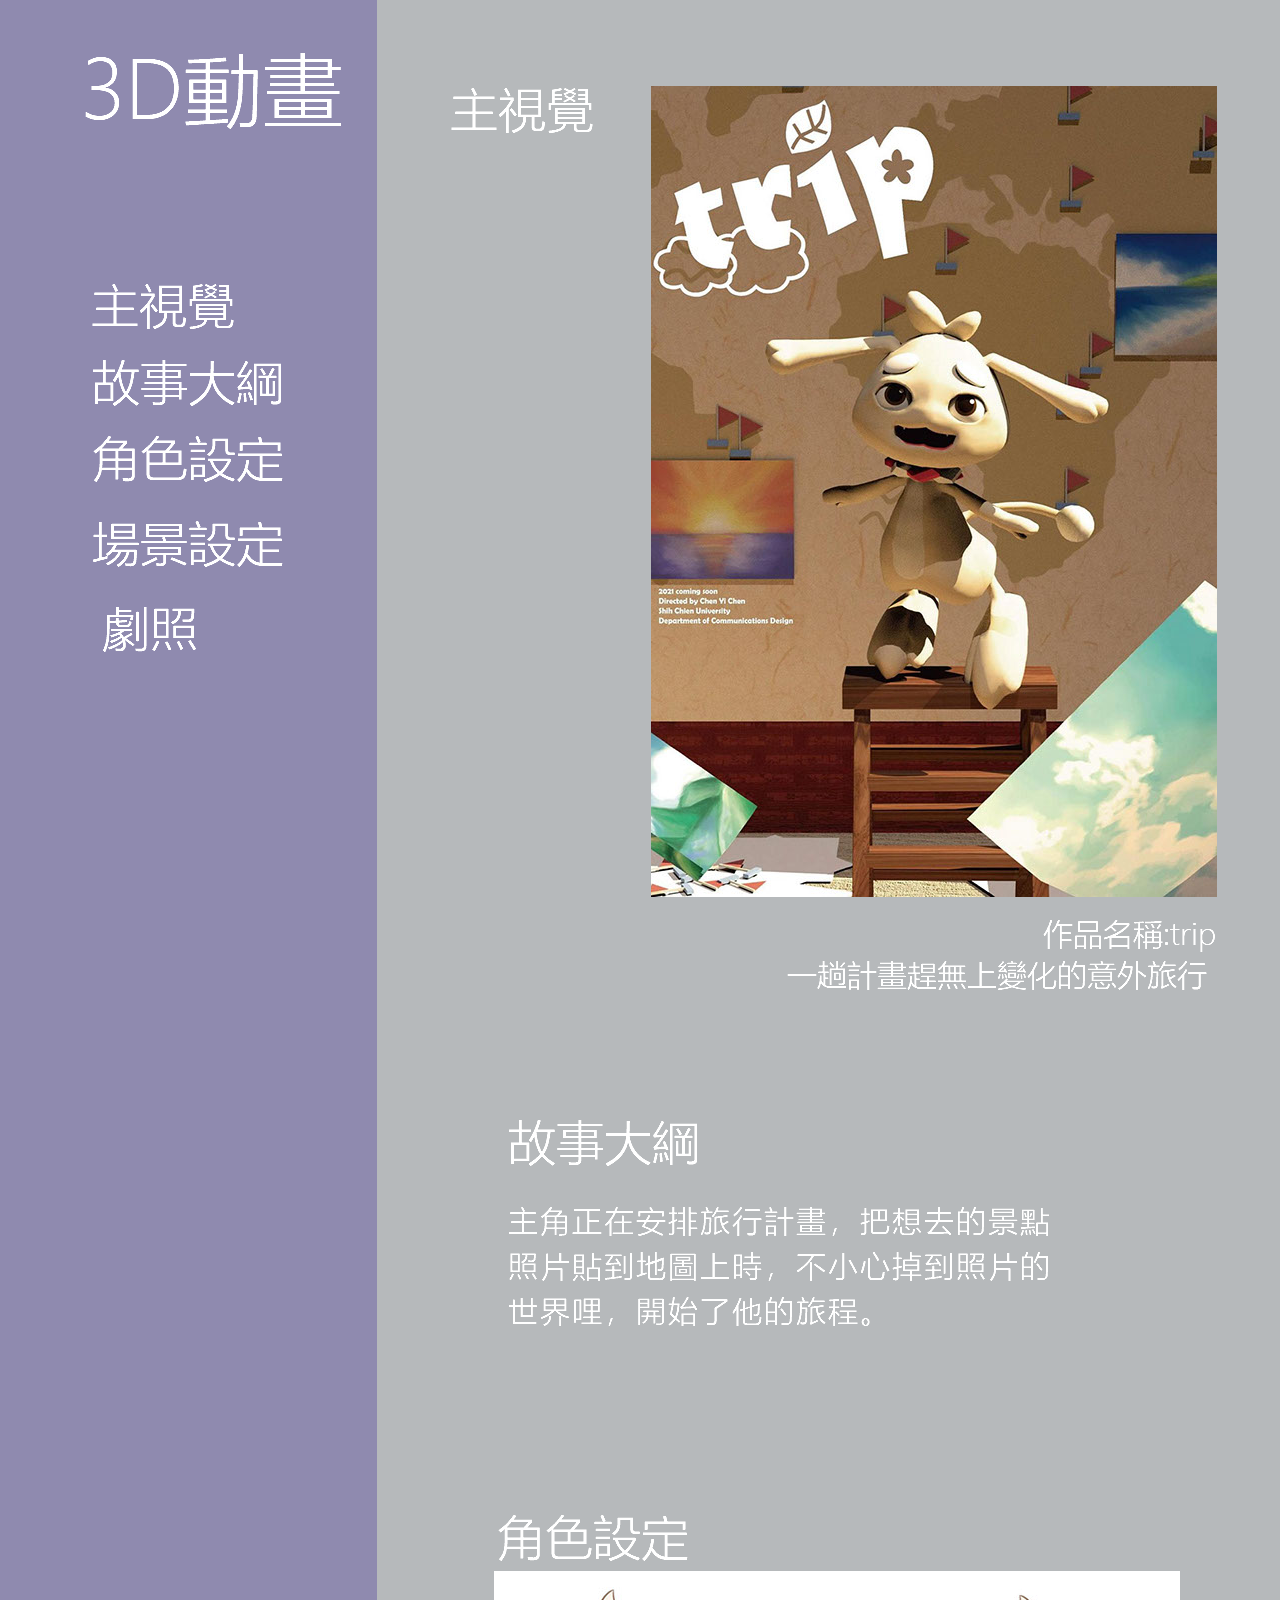
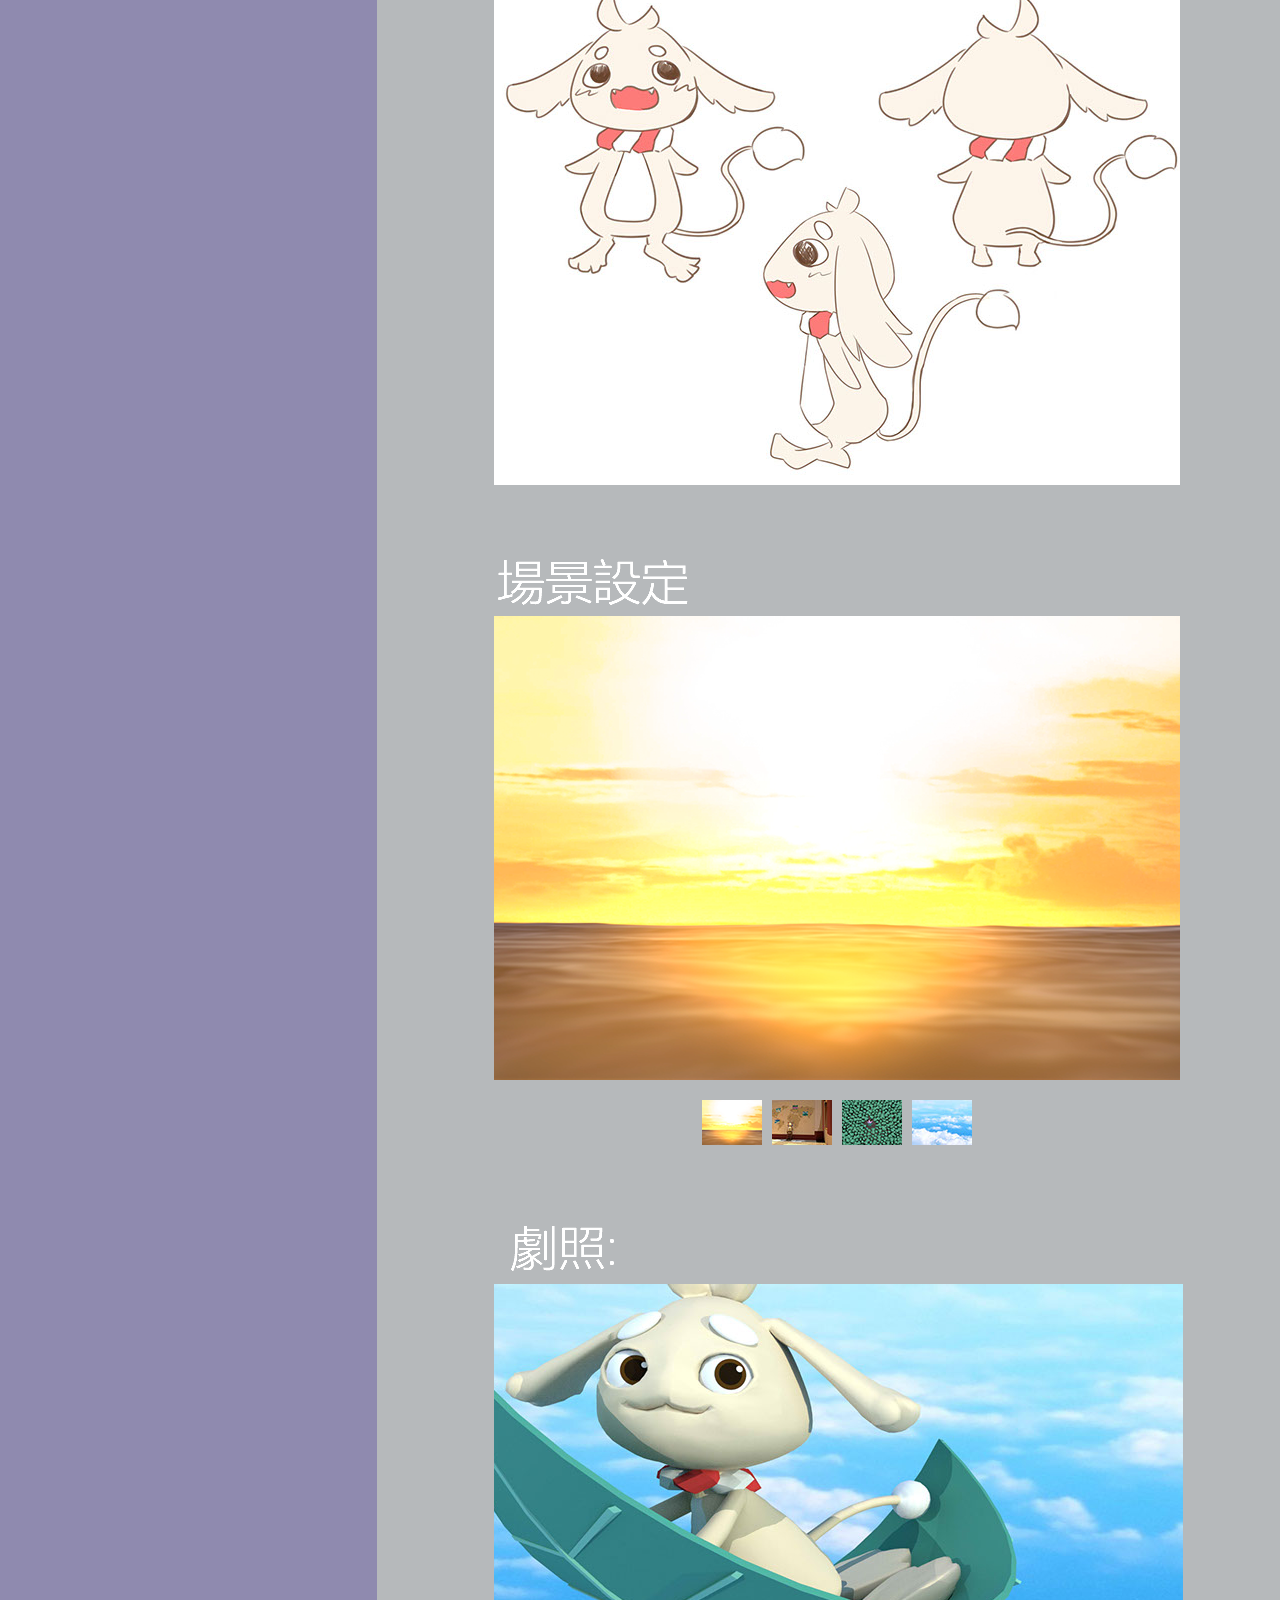
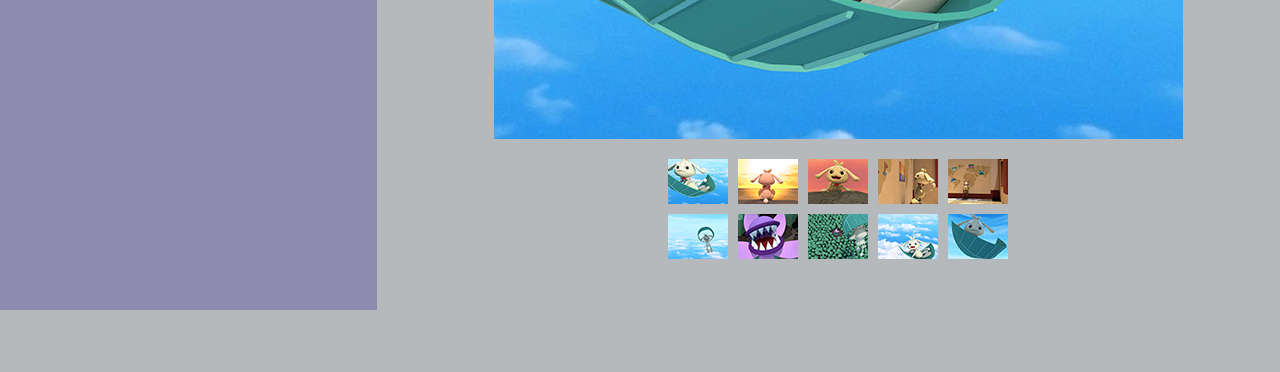
==== 3danimation.html @ d43068e3 "001" ====
<!DOCTYPE html>
<html class="nojs html css_verticalspacer" lang="zh-TW">
 <head>

  <meta http-equiv="Content-type" content="text/html;charset=UTF-8"/>
  <meta name="generator" content="2017.0.4.363"/>
  
  <script type="text/javascript">
   // Update the 'nojs'/'js' class on the html node
document.documentElement.className = document.documentElement.className.replace(/\bnojs\b/g, 'js');

// Check that all required assets are uploaded and up-to-date
if(typeof Muse == "undefined") window.Muse = {}; window.Muse.assets = {"required":["museutils.js", "museconfig.js", "jquery.watch.js", "require.js", "webpro.js", "musewpslideshow.js", "jquery.museoverlay.js", "touchswipe.js", "3danimation.css"], "outOfDate":[]};
</script>
  
  <title>3Danimation</title>
  <!-- CSS -->
  <link rel="stylesheet" type="text/css" href="css/site_global.css?crc=443350757"/>
  <link rel="stylesheet" type="text/css" href="css/3danimation.css?crc=65834980" id="pagesheet"/>
   </head>
 <body>

  <div class="clearfix" id="page"><!-- group -->
   <div class="clearfix grpelem" id="pu430"><!-- group -->
    <div class="clearfix grpelem" id="u430"><!-- group -->
     <img class="grpelem" id="u431-4" alt="3D動畫" width="279" height="96" src="images/u431-4.png?crc=535921377" data-hidpi-src="images/u431-4_2x.png?crc=349770233"/><!-- rasterized frame -->
    </div>
    <img class="grpelem" id="u510-4" alt="作品名稱:trip" width="176" height="41" src="images/u510-4.png?crc=4233139904" data-hidpi-src="images/u510-4_2x.png?crc=4012125388"/><!-- rasterized frame -->
    <img class="grpelem" id="u513-4" alt="主視覺" width="321" height="66" src="images/u513-4.png?crc=324341819" data-hidpi-src="images/u513-4_2x.png?crc=3934064317"/><!-- rasterized frame -->
    <img class="grpelem" id="u516-4" alt="角色設定" width="198" height="66" src="images/u516-4.png?crc=448287944" data-hidpi-src="images/u516-4_2x.png?crc=4127545768"/><!-- rasterized frame -->
    <img class="grpelem" id="u519-4" alt="場景設定" width="198" height="66" src="images/u519-4.png?crc=381930579" data-hidpi-src="images/u519-4_2x.png?crc=3915558417"/><!-- rasterized frame -->
    <img class="grpelem" id="u522-4" alt="一趟計畫趕無上變化的意外旅行" width="430" height="40" src="images/u522-4.png?crc=150450299" data-hidpi-src="images/u522-4_2x.png?crc=4245915754"/><!-- rasterized frame -->
    <div class="clip_frame grpelem" id="u525"><!-- image -->
     <img class="block" id="u525_img" src="images/111.jpg?crc=462658438" data-hidpi-src="images/111_2x.jpg?crc=4170284165" alt="" width="686" height="514"/>
    </div>
    <img class="grpelem" id="u1238-4" alt="劇照:" width="121" height="66" src="images/u1238-4.png?crc=516887855" data-hidpi-src="images/u1238-4_2x.png?crc=3979732848"/><!-- rasterized frame -->
    <div class="clip_frame grpelem" id="u1886"><!-- image -->
     <img class="block" id="u1886_img" src="images/0002.jpg?crc=4259819163" data-hidpi-src="images/0002_2x.jpg?crc=4094806912" alt="" width="566" height="811"/>
    </div>
    <img class="grpelem" id="u1896-4" alt="故事大綱" width="214" height="58" src="images/u1896-4.png?crc=4061967802" data-hidpi-src="images/u1896-4_2x.png?crc=4223367954"/><!-- rasterized frame -->
    <img class="grpelem" id="u1899-4" alt="主角正在安排旅行計畫，把想去的景點照片貼到地圖上時，不小心掉到照片的世界哩，開始了他的旅程。" width="558" height="135" src="images/u1899-4.png?crc=14282825" data-hidpi-src="images/u1899-4_2x.png?crc=14725096"/><!-- rasterized frame -->
    <a class="anchor_item grpelem" id="a"></a>
    <a class="anchor_item grpelem" id="b"></a>
    <a class="anchor_item grpelem" id="c"></a>
    <a class="anchor_item grpelem" id="d"></a>
    <a class="anchor_item grpelem" id="e"></a>
    <div class="SlideShowWidget clearfix grpelem" id="slideshowu2010"><!-- none box -->
     <div class="popup_anchor" id="u2011popup">
      <div class="SlideShowContentPanel clearfix" id="u2011"><!-- stack box -->
       <div class="SSSlide clip_frame clearfix grpelem" id="u2014"><!-- image -->
        <img class="ImageInclude position_content" id="u2014_img" data-src="images/2021-01-17%20(7).png?crc=4022184666" data-hidpi-src="images/2021-01-17%20(7)_2x.png?crc=449373864" src="images/blank.gif?crc=4208392903" alt="" data-width="825" data-height="464"/>
       </div>
       <div class="SSSlide invi clip_frame clearfix grpelem" id="u2130"><!-- image -->
        <img class="ImageInclude position_content" id="u2130_img" data-src="images/scene1_cut1_10007.jpg?crc=511556864" data-hidpi-src="images/scene1_cut1_10007_2x.jpg?crc=3910627256" src="images/blank.gif?crc=4208392903" alt="" data-width="825" data-height="464"/>
       </div>
       <div class="SSSlide invi clip_frame clearfix grpelem" id="u2156"><!-- image -->
        <img class="ImageInclude position_content" id="u2156_img" data-src="images/scene3_cut1_1012.jpg?crc=525319611" data-hidpi-src="images/scene3_cut1_1012_2x.jpg?crc=130532023" src="images/blank.gif?crc=4208392903" alt="" data-width="825" data-height="464"/>
       </div>
       <div class="SSSlide invi clip_frame clearfix grpelem" id="u2182"><!-- image -->
        <img class="ImageInclude position_content" id="u2182_img" data-src="images/sky_cut3_10058.jpg?crc=3771586197" data-hidpi-src="images/sky_cut3_10058_2x.jpg?crc=3819281296" src="images/blank.gif?crc=4208392903" alt="" data-width="825" data-height="464"/>
       </div>
      </div>
     </div>
     <div class="popup_anchor" id="u2022popup">
      <div class="SSSlideLinks clearfix" id="u2022"><!-- horizontal-rows box -->
       <div class="SSSlideLink clip_frame grpelem" id="u2023"><!-- image -->
        <img class="block" id="u2023_img" src="images/2021-01-17%20(7)-crop-u2023.png?crc=4220821764" data-hidpi-src="images/2021-01-17%20(7)-crop-u2023_2x.png?crc=42989929" alt="" width="60" height="45"/>
       </div>
       <div class="SSSlideLink clip_frame grpelem" id="u2138"><!-- image -->
        <img class="block" id="u2138_img" src="images/scene1_cut1_10007-crop-u2138.jpg?crc=166252476" data-hidpi-src="images/scene1_cut1_10007-crop-u2138_2x.jpg?crc=313517574" alt="" width="60" height="45"/>
       </div>
       <div class="SSSlideLink clip_frame grpelem" id="u2164"><!-- image -->
        <img class="block" id="u2164_img" src="images/scene3_cut1_1012-crop-u2164.jpg?crc=4250366922" data-hidpi-src="images/scene3_cut1_1012-crop-u2164_2x.jpg?crc=440164090" alt="" width="60" height="45"/>
       </div>
       <div class="SSSlideLink clip_frame grpelem" id="u2190"><!-- image -->
        <img class="block" id="u2190_img" src="images/sky_cut3_10058-crop-u2190.jpg?crc=360192688" data-hidpi-src="images/sky_cut3_10058-crop-u2190_2x.jpg?crc=3858037712" alt="" width="60" height="45"/>
       </div>
      </div>
     </div>
    </div>
    <div class="SlideShowWidget clearfix grpelem" id="slideshowu2208"><!-- none box -->
     <div class="popup_anchor" id="u2210popup">
      <div class="SlideShowContentPanel clearfix" id="u2210"><!-- stack box -->
       <div class="SSSlide clip_frame clearfix grpelem" id="u2211"><!-- image -->
        <img class="ImageInclude position_content" id="u2211_img" data-src="images/sky_cut3_10095.jpg?crc=2831308" data-hidpi-src="images/sky_cut3_10095_2x.jpg?crc=118232152" src="images/blank.gif?crc=4208392903" alt="" data-width="809" data-height="455"/>
       </div>
       <div class="SSSlide invi clip_frame clearfix grpelem" id="u2358"><!-- image -->
        <img class="ImageInclude position_content" id="u2358_img" data-src="images/2021-01-17%20(5).png?crc=3928680038" data-hidpi-src="images/2021-01-17%20(5)_2x.png?crc=142527632" src="images/blank.gif?crc=4208392903" alt="" data-width="809" data-height="455"/>
       </div>
       <div class="SSSlide invi clip_frame clearfix grpelem" id="u2384"><!-- image -->
        <img class="ImageInclude position_content" id="u2384_img" data-src="images/ocean_cut2_10174.jpg?crc=4280664900" data-hidpi-src="images/ocean_cut2_10174_2x.jpg?crc=4003778193" src="images/blank.gif?crc=4208392903" alt="" data-width="809" data-height="455"/>
       </div>
       <div class="SSSlide invi clip_frame clearfix grpelem" id="u2410"><!-- image -->
        <img class="ImageInclude position_content" id="u2410_img" data-src="images/scene_cut2_10003.jpg?crc=4059342863" data-hidpi-src="images/scene_cut2_10003_2x.jpg?crc=37153982" src="images/blank.gif?crc=4208392903" alt="" data-width="809" data-height="455"/>
       </div>
       <div class="SSSlide invi clip_frame clearfix grpelem" id="u2436"><!-- image -->
        <img class="ImageInclude position_content" id="u2436_img" data-src="images/scene1_cut1_100072.jpg?crc=3850792232" data-hidpi-src="images/scene1_cut1_10007_2x2.jpg?crc=3881577052" src="images/blank.gif?crc=4208392903" alt="" data-width="809" data-height="455"/>
       </div>
       <div class="SSSlide invi clip_frame clearfix grpelem" id="u2462"><!-- image -->
        <img class="ImageInclude position_content" id="u2462_img" data-src="images/scene2_cut5_10172.jpg?crc=4112987649" data-hidpi-src="images/scene2_cut5_10172_2x.jpg?crc=3995435942" src="images/blank.gif?crc=4208392903" alt="" data-width="809" data-height="455"/>
       </div>
       <div class="SSSlide invi clip_frame clearfix grpelem" id="u2488"><!-- image -->
        <img class="ImageInclude position_content" id="u2488_img" data-src="images/scene3_cut2_1090.jpg?crc=348456321" data-hidpi-src="images/scene3_cut2_1090_2x.jpg?crc=3941468408" src="images/blank.gif?crc=4208392903" alt="" data-width="809" data-height="455"/>
       </div>
       <div class="SSSlide invi clip_frame clearfix grpelem" id="u2514"><!-- image -->
        <img class="ImageInclude position_content" id="u2514_img" data-src="images/scene3_cut3_1039.jpg?crc=327234663" data-hidpi-src="images/scene3_cut3_1039_2x.jpg?crc=4077066209" src="images/blank.gif?crc=4208392903" alt="" data-width="809" data-height="455"/>
       </div>
       <div class="SSSlide invi clip_frame clearfix grpelem" id="u2540"><!-- image -->
        <img class="ImageInclude position_content" id="u2540_img" data-src="images/sky_cut2_10176.jpg?crc=3810269824" data-hidpi-src="images/sky_cut2_10176_2x.jpg?crc=84097215" src="images/blank.gif?crc=4208392903" alt="" data-width="809" data-height="455"/>
       </div>
       <div class="SSSlide invi clip_frame clearfix grpelem" id="u2566"><!-- image -->
        <img class="ImageInclude position_content" id="u2566_img" data-src="images/sky_cut4_10041.jpg?crc=3944151417" data-hidpi-src="images/sky_cut4_10041_2x.jpg?crc=224226715" src="images/blank.gif?crc=4208392903" alt="" data-width="809" data-height="455"/>
       </div>
      </div>
     </div>
     <div class="popup_anchor" id="u2226popup">
      <div class="SSSlideLinks clearfix" id="u2226"><!-- horizontal-rows box -->
       <div class="SSSlideLink clip_frame grpelem" id="u2229"><!-- image -->
        <img class="block" id="u2229_img" src="images/sky_cut3_10095-crop-u2229.jpg?crc=408080974" data-hidpi-src="images/sky_cut3_10095-crop-u2229_2x.jpg?crc=3999937067" alt="" width="60" height="45"/>
       </div>
       <div class="SSSlideLink clip_frame grpelem" id="u2366"><!-- image -->
        <img class="block" id="u2366_img" src="images/2021-01-17%20(5)-crop-u2366.png?crc=183649335" data-hidpi-src="images/2021-01-17%20(5)-crop-u2366_2x.png?crc=3794246454" alt="" width="60" height="45"/>
       </div>
       <div class="SSSlideLink clip_frame grpelem" id="u2392"><!-- image -->
        <img class="block" id="u2392_img" src="images/ocean_cut2_10174-crop-u2392.jpg?crc=3816349820" data-hidpi-src="images/ocean_cut2_10174-crop-u2392_2x.jpg?crc=341767661" alt="" width="60" height="45"/>
       </div>
       <div class="SSSlideLink clip_frame grpelem" id="u2418"><!-- image -->
        <img class="block" id="u2418_img" src="images/scene_cut2_10003-crop-u2418.jpg?crc=528622450" data-hidpi-src="images/scene_cut2_10003-crop-u2418_2x.jpg?crc=4249816708" alt="" width="60" height="45"/>
       </div>
       <div class="SSSlideLink clip_frame grpelem" id="u2444"><!-- image -->
        <img class="block" id="u2444_img" src="images/scene1_cut1_10007-crop-u2444.jpg?crc=4158474552" data-hidpi-src="images/scene1_cut1_10007-crop-u2444_2x.jpg?crc=30808878" alt="" width="60" height="45"/>
       </div>
       <div class="SSSlideLink clip_frame grpelem" id="u2470"><!-- image -->
        <img class="block" id="u2470_img" src="images/scene2_cut5_10172-crop-u2470.jpg?crc=3945879910" data-hidpi-src="images/scene2_cut5_10172-crop-u2470_2x.jpg?crc=4158350905" alt="" width="60" height="45"/>
       </div>
       <div class="SSSlideLink clip_frame grpelem" id="u2496"><!-- image -->
        <img class="block" id="u2496_img" src="images/scene3_cut2_1090-crop-u2496.jpg?crc=191156455" data-hidpi-src="images/scene3_cut2_1090-crop-u2496_2x.jpg?crc=3833308229" alt="" width="60" height="45"/>
       </div>
       <div class="SSSlideLink clip_frame grpelem" id="u2522"><!-- image -->
        <img class="block" id="u2522_img" src="images/scene3_cut3_1039-crop-u2522.jpg?crc=3225606" data-hidpi-src="images/scene3_cut3_1039-crop-u2522_2x.jpg?crc=258250209" alt="" width="60" height="45"/>
       </div>
       <div class="SSSlideLink clip_frame grpelem" id="u2548"><!-- image -->
        <img class="block" id="u2548_img" src="images/sky_cut2_10176-crop-u2548.jpg?crc=105387037" data-hidpi-src="images/sky_cut2_10176-crop-u2548_2x.jpg?crc=3810211024" alt="" width="60" height="45"/>
       </div>
       <div class="SSSlideLink clip_frame grpelem" id="u2574"><!-- image -->
        <img class="block" id="u2574_img" src="images/sky_cut4_10041-crop-u2574.jpg?crc=494072203" data-hidpi-src="images/sky_cut4_10041-crop-u2574_2x.jpg?crc=304714441" alt="" width="60" height="45"/>
       </div>
      </div>
     </div>
    </div>
   </div>
   <div class="clearfix" id="u1917"><!-- column -->
    <a class="nonblock nontext anim_swing pinned-colelem" id="u1914-4" href="3danimation.html#a"><!-- rasterized frame --><img id="u1914-4_img" alt="主視覺" width="147" height="58" src="images/u1914-4.png?crc=153683528" data-hidpi-src="images/u1914-4_2x.png?crc=4228861368"/></a>
    <a class="nonblock nontext anim_swing pinned-colelem" id="u1905-4" href="3danimation.html#b"><!-- rasterized frame --><img id="u1905-4_img" alt="故事大綱" width="214" height="58" src="images/u1905-4.png?crc=4061967802" data-hidpi-src="images/u1905-4_2x.png?crc=4223367954"/></a>
    <a class="nonblock nontext anim_swing pinned-colelem" id="u1902-4" href="3danimation.html#c"><!-- rasterized frame --><img id="u1902-4_img" alt="角色設定" width="198" height="66" src="images/u1902-4.png?crc=448287944" data-hidpi-src="images/u1902-4_2x.png?crc=4127545768"/></a>
    <a class="nonblock nontext anim_swing pinned-colelem" id="u1903-4" href="3danimation.html#d"><!-- rasterized frame --><img id="u1903-4_img" alt="場景設定" width="198" height="66" src="images/u1903-4.png?crc=381930579" data-hidpi-src="images/u1903-4_2x.png?crc=3915558417"/></a>
    <a class="nonblock nontext anim_swing pinned-colelem" id="u1904-4" href="3danimation.html#e"><!-- rasterized frame --><img id="u1904-4_img" alt="劇照" width="121" height="66" src="images/u1904-4.png?crc=4225952947" data-hidpi-src="images/u1904-4_2x.png?crc=350966664"/></a>
   </div>
   <div class="verticalspacer" data-offset-top="3510" data-content-above-spacer="3510" data-content-below-spacer="61"></div>
  </div>
  <!-- Other scripts -->
  <script type="text/javascript">
   // Decide weather to suppress missing file error or not based on preference setting
var suppressMissingFileError = false
</script>
  <script type="text/javascript">
   window.Muse.assets.check=function(d){if(!window.Muse.assets.checked){window.Muse.assets.checked=!0;var b={},c=function(a,b){if(window.getComputedStyle){var c=window.getComputedStyle(a,null);return c&&c.getPropertyValue(b)||c&&c[b]||""}if(document.documentElement.currentStyle)return(c=a.currentStyle)&&c[b]||a.style&&a.style[b]||"";return""},a=function(a){if(a.match(/^rgb/))return a=a.replace(/\s+/g,"").match(/([\d\,]+)/gi)[0].split(","),(parseInt(a[0])<<16)+(parseInt(a[1])<<8)+parseInt(a[2]);if(a.match(/^\#/))return parseInt(a.substr(1),
16);return 0},g=function(g){for(var f=document.getElementsByTagName("link"),h=0;h<f.length;h++)if("text/css"==f[h].type){var i=(f[h].href||"").match(/\/?css\/([\w\-]+\.css)\?crc=(\d+)/);if(!i||!i[1]||!i[2])break;b[i[1]]=i[2]}f=document.createElement("div");f.className="version";f.style.cssText="display:none; width:1px; height:1px;";document.getElementsByTagName("body")[0].appendChild(f);for(h=0;h<Muse.assets.required.length;){var i=Muse.assets.required[h],l=i.match(/([\w\-\.]+)\.(\w+)$/),k=l&&l[1]?
l[1]:null,l=l&&l[2]?l[2]:null;switch(l.toLowerCase()){case "css":k=k.replace(/\W/gi,"_").replace(/^([^a-z])/gi,"_$1");f.className+=" "+k;k=a(c(f,"color"));l=a(c(f,"backgroundColor"));k!=0||l!=0?(Muse.assets.required.splice(h,1),"undefined"!=typeof b[i]&&(k!=b[i]>>>24||l!=(b[i]&16777215))&&Muse.assets.outOfDate.push(i)):h++;f.className="version";break;case "js":h++;break;default:throw Error("Unsupported file type: "+l);}}d?d().jquery!="1.8.3"&&Muse.assets.outOfDate.push("jquery-1.8.3.min.js"):Muse.assets.required.push("jquery-1.8.3.min.js");
f.parentNode.removeChild(f);if(Muse.assets.outOfDate.length||Muse.assets.required.length)f="伺服器上的某些檔案可能遺失或不正確。請清除瀏覽器快取後再試一次。若問題持續發生，請聯絡網站作者。",g&&Muse.assets.outOfDate.length&&(f+="\nOut of date: "+Muse.assets.outOfDate.join(",")),g&&Muse.assets.required.length&&(f+="\nMissing: "+Muse.assets.required.join(",")),suppressMissingFileError?(f+="\nUse SuppressMissingFileError key in AppPrefs.xml to show missing file error pop up.",console.log(f)):alert(f)};location&&location.search&&location.search.match&&location.search.match(/muse_debug/gi)?
setTimeout(function(){g(!0)},5E3):g()}};
var muse_init=function(){require.config({baseUrl:""});require(["jquery","museutils","whatinput","webpro","musewpslideshow","jquery.museoverlay","touchswipe","jquery.watch"],function(d){var $ = d;$(document).ready(function(){try{
window.Muse.assets.check($);/* body */
Muse.Utils.transformMarkupToFixBrowserProblemsPreInit();/* body */
Muse.Utils.detectScreenResolution();/* HiDPI screens */
Muse.Utils.prepHyperlinks(true);/* body */
Muse.Utils.fullPage('#page');/* 100% height page */
Muse.Utils.initWidget('#slideshowu2010', ['#bp_infinity'], function(elem) { var widget = new WebPro.Widget.ContentSlideShow(elem, {autoPlay:true,displayInterval:3500,slideLinkStopsSlideShow:false,transitionStyle:'fading',lightboxEnabled_runtime:false,shuffle:false,transitionDuration:500,enableSwipe:true,elastic:'off',resumeAutoplay:true,resumeAutoplayInterval:3000,playOnce:false,autoActivate_runtime:false}); $(elem).data('widget', widget); return widget; });/* #slideshowu2010 */
Muse.Utils.initWidget('#slideshowu2208', ['#bp_infinity'], function(elem) { var widget = new WebPro.Widget.ContentSlideShow(elem, {autoPlay:true,displayInterval:3500,slideLinkStopsSlideShow:false,transitionStyle:'fading',lightboxEnabled_runtime:false,shuffle:false,transitionDuration:500,enableSwipe:true,elastic:'off',resumeAutoplay:true,resumeAutoplayInterval:3000,playOnce:false,autoActivate_runtime:false}); $(elem).data('widget', widget); return widget; });/* #slideshowu2208 */
Muse.Utils.showWidgetsWhenReady();/* body */
Muse.Utils.transformMarkupToFixBrowserProblems();/* body */
}catch(b){if(b&&"function"==typeof b.notify?b.notify():Muse.Assert.fail("Error calling selector function: "+b),false)throw b;}})})};

</script>
  <!-- RequireJS script -->
  <script src="scripts/require.js?crc=3951022091" type="text/javascript" async data-main="scripts/museconfig.js?crc=4177022356" onload="if (requirejs) requirejs.onError = function(requireType, requireModule) { if (requireType && requireType.toString && requireType.toString().indexOf && 0 <= requireType.toString().indexOf('#scripterror')) window.Muse.assets.check(); }" onerror="window.Muse.assets.check();"></script>
   </body>
</html>
---- css/site_global.css ----
html{min-height:100%;min-width:100%;-ms-text-size-adjust:none;}body,div,dl,dt,dd,ul,ol,li,nav,h1,h2,h3,h4,h5,h6,pre,code,form,fieldset,legend,input,button,textarea,p,blockquote,th,td,a{margin:0px;padding:0px;border-width:0px;border-style:solid;border-color:transparent;-webkit-transform-origin:left top;-ms-transform-origin:left top;-o-transform-origin:left top;transform-origin:left top;background-repeat:no-repeat;}button.submit-btn{-moz-box-sizing:content-box;-webkit-box-sizing:content-box;box-sizing:content-box;}.transition{-webkit-transition-property:background-image,background-position,background-color,border-color,border-radius,color,font-size,font-style,font-weight,letter-spacing,line-height,text-align,box-shadow,text-shadow,opacity;transition-property:background-image,background-position,background-color,border-color,border-radius,color,font-size,font-style,font-weight,letter-spacing,line-height,text-align,box-shadow,text-shadow,opacity;}.transition *{-webkit-transition:inherit;transition:inherit;}table{border-collapse:collapse;border-spacing:0px;}fieldset,img{border:0px;border-style:solid;-webkit-transform-origin:left top;-ms-transform-origin:left top;-o-transform-origin:left top;transform-origin:left top;}address,caption,cite,code,dfn,em,strong,th,var,optgroup{font-style:inherit;font-weight:inherit;}del,ins{text-decoration:none;}li{list-style:none;}caption,th{text-align:left;}h1,h2,h3,h4,h5,h6{font-size:100%;font-weight:inherit;}input,button,textarea,select,optgroup,option{font-family:inherit;font-size:inherit;font-style:inherit;font-weight:inherit;}.form-grp input,.form-grp textarea{-webkit-appearance:none;-webkit-border-radius:0;}body{font-family:Arial, Helvetica Neue, Helvetica, sans-serif;text-align:left;font-size:14px;line-height:17px;word-wrap:break-word;text-rendering:optimizeLegibility;-moz-font-feature-settings:'liga';-ms-font-feature-settings:'liga';-webkit-font-feature-settings:'liga';font-feature-settings:'liga';}a:link{color:#0000FF;text-decoration:underline;}a:visited{color:#800080;text-decoration:underline;}a:hover{color:#0000FF;text-decoration:underline;}a:active{color:#EE0000;text-decoration:underline;}a.nontext{color:black;text-decoration:none;font-style:normal;font-weight:normal;}.normal_text{color:#000000;direction:ltr;font-family:Arial, Helvetica Neue, Helvetica, sans-serif;font-size:14px;font-style:normal;font-weight:normal;letter-spacing:0px;line-height:17px;text-align:left;text-decoration:none;text-indent:0px;text-transform:none;vertical-align:0px;padding:0px;}.list0 li:before{position:absolute;right:100%;letter-spacing:0px;text-decoration:none;font-weight:normal;font-style:normal;}.rtl-list li:before{right:auto;left:100%;}.nls-None > li:before,.nls-None .list3 > li:before,.nls-None .list6 > li:before{margin-right:6px;content:'•';}.nls-None .list1 > li:before,.nls-None .list4 > li:before,.nls-None .list7 > li:before{margin-right:6px;content:'○';}.nls-None,.nls-None .list1,.nls-None .list2,.nls-None .list3,.nls-None .list4,.nls-None .list5,.nls-None .list6,.nls-None .list7,.nls-None .list8{padding-left:34px;}.nls-None.rtl-list,.nls-None .list1.rtl-list,.nls-None .list2.rtl-list,.nls-None .list3.rtl-list,.nls-None .list4.rtl-list,.nls-None .list5.rtl-list,.nls-None .list6.rtl-list,.nls-None .list7.rtl-list,.nls-None .list8.rtl-list{padding-left:0px;padding-right:34px;}.nls-None .list2 > li:before,.nls-None .list5 > li:before,.nls-None .list8 > li:before{margin-right:6px;content:'-';}.nls-None.rtl-list > li:before,.nls-None .list1.rtl-list > li:before,.nls-None .list2.rtl-list > li:before,.nls-None .list3.rtl-list > li:before,.nls-None .list4.rtl-list > li:before,.nls-None .list5.rtl-list > li:before,.nls-None .list6.rtl-list > li:before,.nls-None .list7.rtl-list > li:before,.nls-None .list8.rtl-list > li:before{margin-right:0px;margin-left:6px;}.TabbedPanelsTab{white-space:nowrap;}.MenuBar .MenuBarView,.MenuBar .SubMenuView{display:block;list-style:none;}.MenuBar .SubMenu{display:none;position:absolute;}.NoWrap{white-space:nowrap;word-wrap:normal;}.rootelem{margin-left:auto;margin-right:auto;}.colelem{display:inline;float:left;clear:both;}.clearfix:after{content:"\0020";visibility:hidden;display:block;height:0px;clear:both;}*:first-child+html .clearfix{zoom:1;}.clip_frame{overflow:hidden;}.popup_anchor{position:relative;width:0px;height:0px;}.popup_element{z-index:100000;}.svg{display:block;vertical-align:top;}span.wrap{content:'';clear:left;display:block;}span.actAsInlineDiv{display:inline-block;}.position_content,.excludeFromNormalFlow{float:left;}.preload_images{position:absolute;overflow:hidden;left:-9999px;top:-9999px;height:1px;width:1px;}.preload{height:1px;width:1px;}.animateStates{-webkit-transition:0.3s ease-in-out;-moz-transition:0.3s ease-in-out;-o-transition:0.3s ease-in-out;transition:0.3s ease-in-out;}[data-whatinput="mouse"] *:focus,[data-whatinput="touch"] *:focus,input:focus,textarea:focus{outline:none;}textarea{resize:none;overflow:auto;}.fld-prompt{pointer-events:none;}.wrapped-input{position:absolute;top:0px;left:0px;background:transparent;border:none;}.submit-btn{z-index:50000;cursor:pointer;}.anchor_item{width:22px;height:18px;}.MenuBar .SubMenuVisible,.MenuBarVertical .SubMenuVisible,.MenuBar .SubMenu .SubMenuVisible,.popup_element.Active,span.actAsPara,.actAsDiv,a.nonblock.nontext,img.block{display:block;}.widget_invisible,.js .invi,.js .mse_pre_init{visibility:hidden;}.ose_ei{visibility:hidden;z-index:0;}.no_vert_scroll{overflow-y:hidden;}.always_vert_scroll{overflow-y:scroll;}.always_horz_scroll{overflow-x:scroll;}.fullscreen{overflow:hidden;left:0px;top:0px;position:fixed;height:100%;width:100%;-moz-box-sizing:border-box;-webkit-box-sizing:border-box;-ms-box-sizing:border-box;box-sizing:border-box;}.fullwidth{position:absolute;}.borderbox{-moz-box-sizing:border-box;-webkit-box-sizing:border-box;-ms-box-sizing:border-box;box-sizing:border-box;}.scroll_wrapper{position:absolute;overflow:auto;left:0px;right:0px;top:0px;bottom:0px;padding-top:0px;padding-bottom:0px;margin-top:0px;margin-bottom:0px;}.browser_width > *{position:absolute;left:0px;right:0px;}.grpelem,.accordion_wrapper{display:inline;float:left;}.fld-checkbox input[type=checkbox],.fld-radiobutton input[type=radio]{position:absolute;overflow:hidden;clip:rect(0px, 0px, 0px, 0px);height:1px;width:1px;margin:-1px;padding:0px;border:0px;}.fld-checkbox input[type=checkbox] + label,.fld-radiobutton input[type=radio] + label{display:inline-block;background-repeat:no-repeat;cursor:pointer;float:left;width:100%;height:100%;}.pointer_cursor,.fld-recaptcha-mode,.fld-recaptcha-refresh,.fld-recaptcha-help{cursor:pointer;}p,h1,h2,h3,h4,h5,h6,ol,ul,span.actAsPara{max-height:1000000px;}.superscript{vertical-align:super;font-size:66%;line-height:0px;}.subscript{vertical-align:sub;font-size:66%;line-height:0px;}.horizontalSlideShow{-ms-touch-action:pan-y;touch-action:pan-y;}.verticalSlideShow{-ms-touch-action:pan-x;touch-action:pan-x;}.colelem100,.verticalspacer{clear:both;}.list0 li,.MenuBar .MenuItemContainer,.SlideShowContentPanel .fullscreen img,.css_verticalspacer .verticalspacer{position:relative;}.popup_element.Inactive,.js .disn,.js .an_invi,.hidden,.breakpoint{display:none;}#muse_css_mq{position:absolute;display:none;background-color:#FFFFFE;}.fluid_height_spacer{width:0.01px;}.muse_check_css{display:none;position:fixed;}@media screen and (-webkit-min-device-pixel-ratio:0){body{text-rendering:auto;}}
---- css/3danimation.css ----
.version._3danimation{color:#000003;background-color:#EC8FE4;}#muse_css_mq{background-color:#FFFFFF;}#page{z-index:1;width:1080px;min-height:2116px;background-image:none;border-width:0px;border-color:#000000;background-color:transparent;padding-bottom:62px;margin-left:auto;margin-right:auto;}#pu430{z-index:2;width:0.01px;margin-right:-10000px;margin-left:-100px;}#u430{z-index:2;width:377px;background-color:#8F8AAF;padding-bottom:3376px;position:relative;margin-right:-10000px;}#u431-4{z-index:3;display:block;vertical-align:top;position:relative;margin-right:-10000px;margin-top:38px;left:72px;}#u510-4{z-index:7;display:block;vertical-align:top;position:relative;margin-right:-10000px;margin-top:914px;left:1041px;}#u513-4{z-index:11;display:block;vertical-align:top;position:relative;margin-right:-10000px;margin-top:78px;left:361px;}#u516-4{z-index:15;display:block;vertical-align:top;position:relative;margin-right:-10000px;margin-top:1506px;left:494px;}#u519-4{z-index:19;display:block;vertical-align:top;position:relative;margin-right:-10000px;margin-top:2150px;left:494px;}#u522-4{z-index:23;display:block;vertical-align:top;position:relative;margin-right:-10000px;margin-top:955px;left:787px;}#u525{z-index:27;width:686px;background-color:transparent;position:relative;margin-right:-10000px;margin-top:1571px;left:494px;}#u1238-4{z-index:29;display:block;vertical-align:top;position:relative;margin-right:-10000px;margin-top:2816px;left:503px;}#u1886{z-index:33;width:566px;background-color:transparent;position:relative;margin-right:-10000px;margin-top:86px;left:651px;}#u1896-4{z-index:35;display:block;vertical-align:top;position:relative;margin-right:-10000px;margin-top:1111px;left:497px;}#u1899-4{z-index:39;display:block;vertical-align:top;position:relative;margin-right:-10000px;margin-top:1197px;left:508px;}#a{position:relative;margin-right:-10000px;width:22px;margin-top:154px;left:558px;}#b{position:relative;margin-right:-10000px;width:22px;margin-top:1126px;left:450px;}#c{position:relative;margin-right:-10000px;width:22px;margin-top:1525px;left:434px;}#d{position:relative;margin-right:-10000px;width:22px;margin-top:2169px;left:438px;}#e{position:relative;margin-right:-10000px;width:22px;margin-top:2831px;left:460px;}#slideshowu2010{z-index:69;width:0.01px;height:533px;position:relative;margin-right:-10000px;margin-top:2216px;left:494px;}#u2011{position:absolute;width:686px;height:464px;background-color:transparent;}#u2011popup{z-index:70;}#u2014{z-index:71;width:686px;height:464px;border-width:0px;border-color:transparent;background-color:transparent;margin-right:-10000px;position:relative;}#u2130{z-index:73;width:686px;height:464px;border-width:0px;border-color:transparent;background-color:transparent;margin-right:-10000px;position:relative;}#u2156{z-index:75;width:686px;height:464px;border-width:0px;border-color:transparent;background-color:transparent;margin-right:-10000px;position:relative;}#u2182{z-index:77;width:686px;height:464px;border-width:0px;border-color:transparent;background-color:transparent;margin-right:-10000px;position:relative;}#u2014_img,#u2130_img,#u2156_img,#u2182_img{margin-left:-69px;margin-right:-70px;}#u2022{position:absolute;width:331px;border-width:0px;border-color:transparent;background-color:transparent;padding-bottom:4px;top:484px;left:178px;}#u2022popup{z-index:79;}#u2023{z-index:80;width:60px;height:45px;border-color:#6B6B6B;background-color:transparent;position:relative;margin-right:-10000px;left:30px;}#u2138{z-index:82;width:60px;height:45px;border-color:#6B6B6B;background-color:transparent;position:relative;margin-right:-10000px;left:100px;}#u2164{z-index:84;width:60px;height:45px;border-color:#6B6B6B;background-color:transparent;position:relative;margin-right:-10000px;left:170px;}#u2190{z-index:86;width:60px;height:45px;border-color:#6B6B6B;background-color:transparent;position:relative;margin-right:-10000px;left:240px;}.SSFirstButton,.SSPreviousButton,.SSNextButton,.SSLastButton,.SSSlideLink,.SSCloseButton{cursor:pointer;}.SSSlideLoading{background:url("../images/loading.gif?crc=3815509949") no-repeat center center;}#slideshowu2208{z-index:88;width:0.01px;height:584px;position:relative;margin-right:-10000px;margin-top:2884px;left:494px;}#u2210{position:absolute;width:689px;height:455px;background-color:transparent;}#u2210popup{z-index:89;}#u2211{z-index:90;width:689px;height:455px;border-width:0px;border-color:transparent;background-color:transparent;margin-right:-10000px;position:relative;}#u2358{z-index:92;width:689px;height:455px;border-width:0px;border-color:transparent;background-color:transparent;margin-right:-10000px;position:relative;}#u2384{z-index:94;width:689px;height:455px;border-width:0px;border-color:transparent;background-color:transparent;margin-right:-10000px;position:relative;}#u2410{z-index:96;width:689px;height:455px;border-width:0px;border-color:transparent;background-color:transparent;margin-right:-10000px;position:relative;}#u2436{z-index:98;width:689px;height:455px;border-width:0px;border-color:transparent;background-color:transparent;margin-right:-10000px;position:relative;}#u2462{z-index:100;width:689px;height:455px;border-width:0px;border-color:transparent;background-color:transparent;margin-right:-10000px;position:relative;}#u2488{z-index:102;width:689px;height:455px;border-width:0px;border-color:transparent;background-color:transparent;margin-right:-10000px;position:relative;}#u2514{z-index:104;width:689px;height:455px;border-width:0px;border-color:transparent;background-color:transparent;margin-right:-10000px;position:relative;}#u2540{z-index:106;width:689px;height:455px;border-width:0px;border-color:transparent;background-color:transparent;margin-right:-10000px;position:relative;}#u2566{z-index:108;width:689px;height:455px;border-width:0px;border-color:transparent;background-color:transparent;margin-right:-10000px;position:relative;}#u2211_img,#u2358_img,#u2384_img,#u2410_img,#u2436_img,#u2462_img,#u2488_img,#u2514_img,#u2540_img,#u2566_img{margin-left:-60px;margin-right:-60px;}#u2226{position:absolute;width:359px;border-width:0px;border-color:transparent;background-color:transparent;padding-bottom:9px;top:475px;left:165px;}#u2226popup{z-index:110;}#u2229{z-index:111;width:60px;height:45px;border-color:#6B6B6B;background-color:transparent;position:relative;margin-right:-10000px;left:9px;}#u2366{z-index:113;width:60px;height:45px;border-color:#6B6B6B;background-color:transparent;position:relative;margin-right:-10000px;left:79px;}#u2392{z-index:115;width:60px;height:45px;border-color:#6B6B6B;background-color:transparent;position:relative;margin-right:-10000px;left:149px;}#u2418{z-index:117;width:60px;height:45px;border-color:#6B6B6B;background-color:transparent;position:relative;margin-right:-10000px;left:219px;}#u2444{z-index:119;width:60px;height:45px;border-color:#6B6B6B;background-color:transparent;position:relative;margin-right:-10000px;left:289px;}#u2023.SSSlideLinkSelected,#u2138.SSSlideLinkSelected,#u2164.SSSlideLinkSelected,#u2190.SSSlideLinkSelected,#u2229.SSSlideLinkSelected,#u2366.SSSlideLinkSelected,#u2392.SSSlideLinkSelected,#u2418.SSSlideLinkSelected,#u2444.SSSlideLinkSelected{border-width:0px;border-color:transparent;width:60px;height:45px;min-height:0px;margin:0px -10000px 0px 0px;}#u2470{z-index:121;width:60px;height:45px;border-color:#6B6B6B;background-color:transparent;position:relative;margin-right:-10000px;margin-top:55px;left:9px;}#u2496{z-index:123;width:60px;height:45px;border-color:#6B6B6B;background-color:transparent;position:relative;margin-right:-10000px;margin-top:55px;left:79px;}#u2522{z-index:125;width:60px;height:45px;border-color:#6B6B6B;background-color:transparent;position:relative;margin-right:-10000px;margin-top:55px;left:149px;}#u2548{z-index:127;width:60px;height:45px;border-color:#6B6B6B;background-color:transparent;position:relative;margin-right:-10000px;margin-top:55px;left:219px;}#u2574{z-index:129;width:60px;height:45px;border-color:#6B6B6B;background-color:transparent;position:relative;margin-right:-10000px;margin-top:55px;left:289px;}#u2470.SSSlideLinkSelected,#u2496.SSSlideLinkSelected,#u2522.SSSlideLinkSelected,#u2548.SSSlideLinkSelected,#u2574.SSSlideLinkSelected{border-width:0px;border-color:transparent;width:60px;height:45px;min-height:0px;margin:55px -10000px 0px 0px;}#u1917{z-index:43;width:0px;border-width:0px;border-color:transparent;background-color:transparent;padding-right:214px;padding-bottom:389px;position:fixed;top:274px;left:50%;margin-left:-559px;}#u1914-4{z-index:60;position:fixed;top:274px;left:50%;margin-left:-551px;}#u1905-4{z-index:56;position:fixed;top:351px;left:50%;margin-left:-559px;}#u1902-4{z-index:44;position:fixed;top:427px;left:50%;margin-left:-551px;}#u1903-4{z-index:48;position:fixed;top:512px;left:50%;margin-left:-551px;}#u1904-4{z-index:52;position:fixed;top:597px;left:50%;margin-left:-551px;}#u1914-4_img,#u1905-4_img,#u1902-4_img,#u1903-4_img,#u1904-4_img{display:block;vertical-align:top;}.css_verticalspacer .verticalspacer{height:calc(100vh - 3571px);}.html{background-color:#B6B9BB;}body{position:relative;min-width:1080px;}
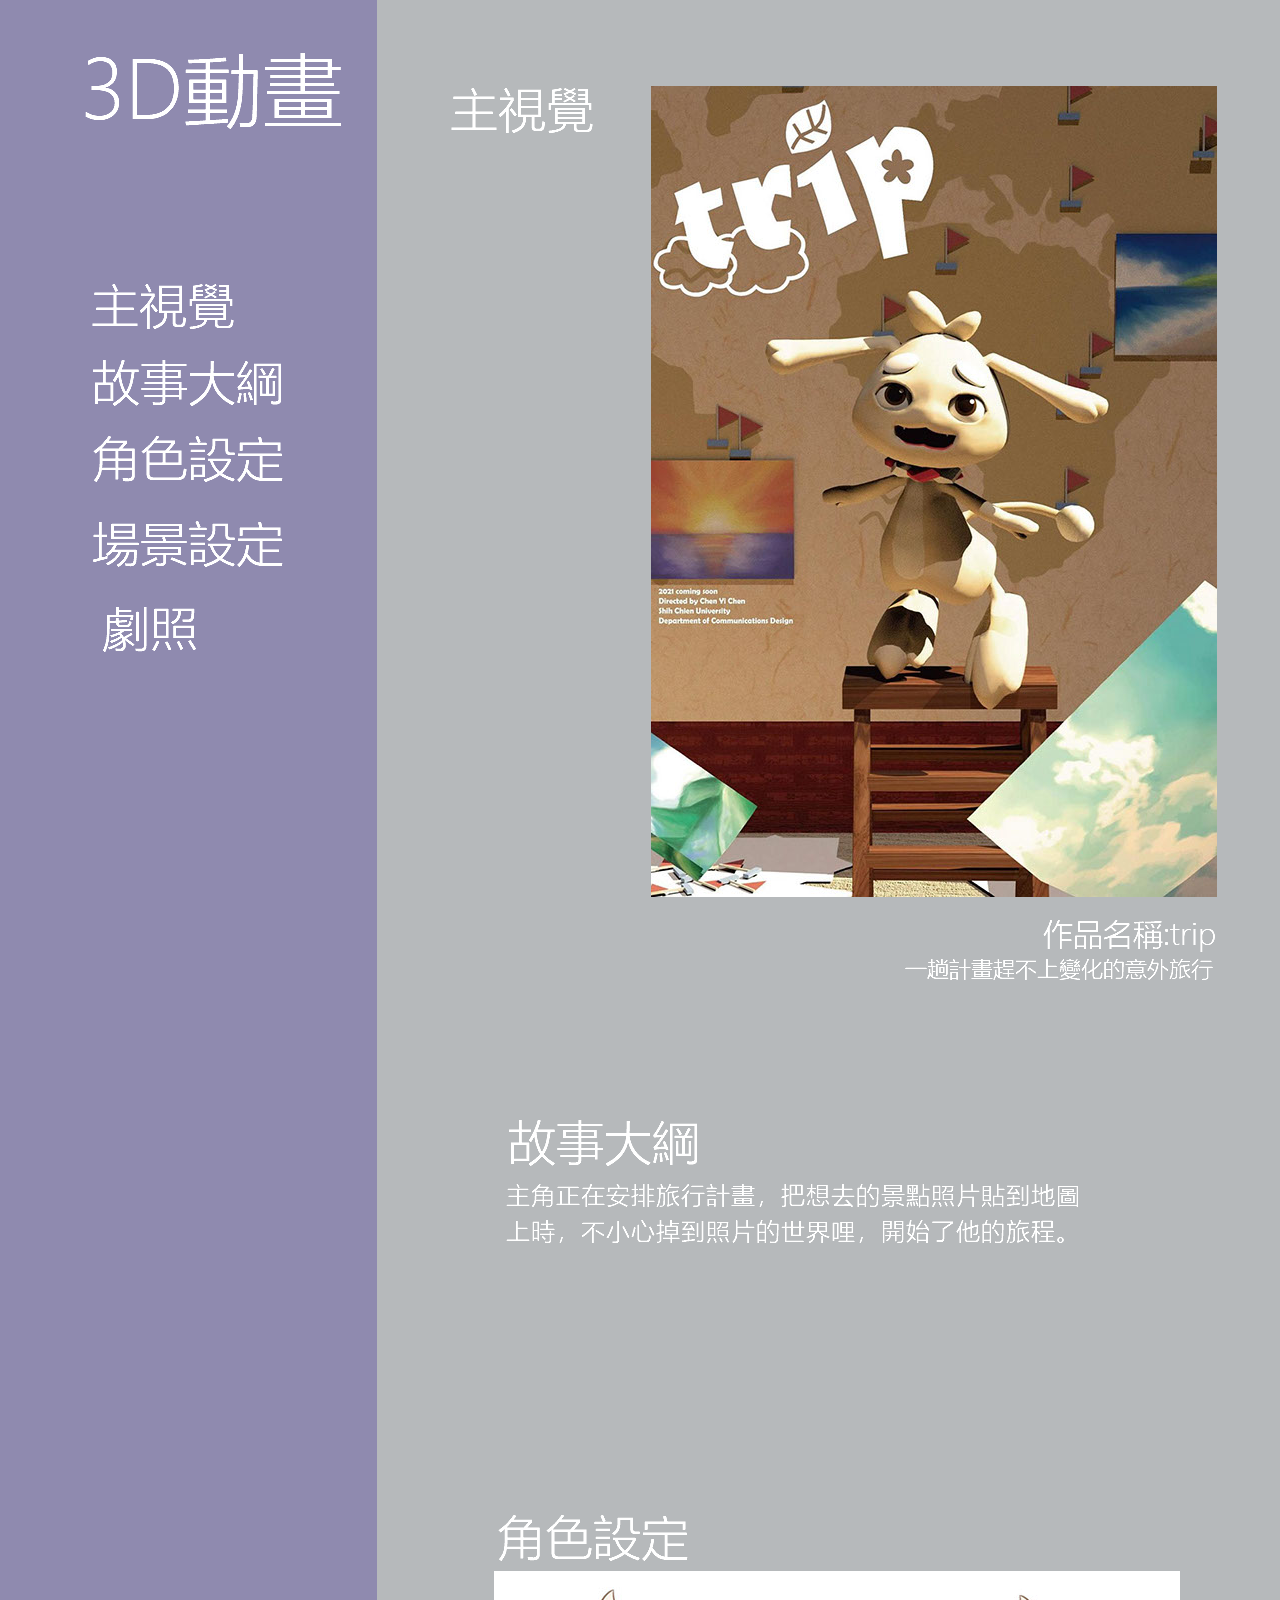
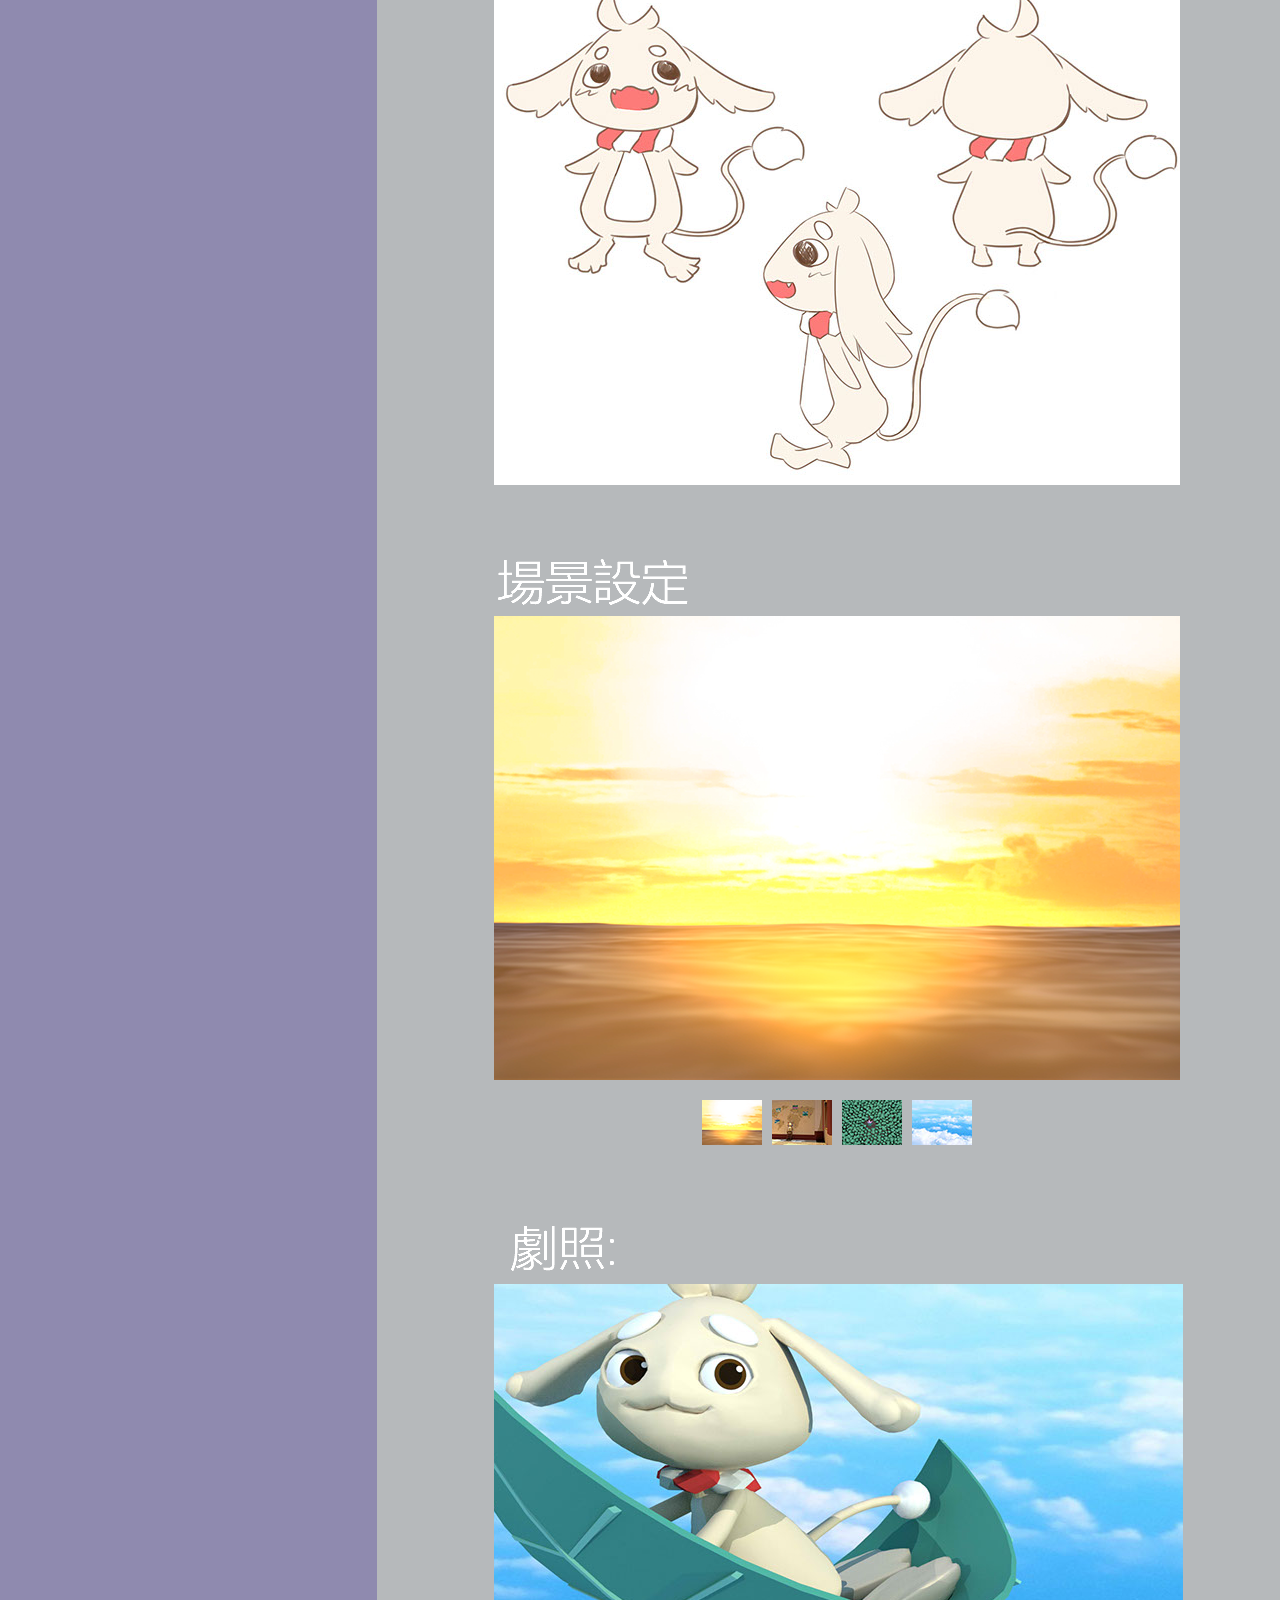
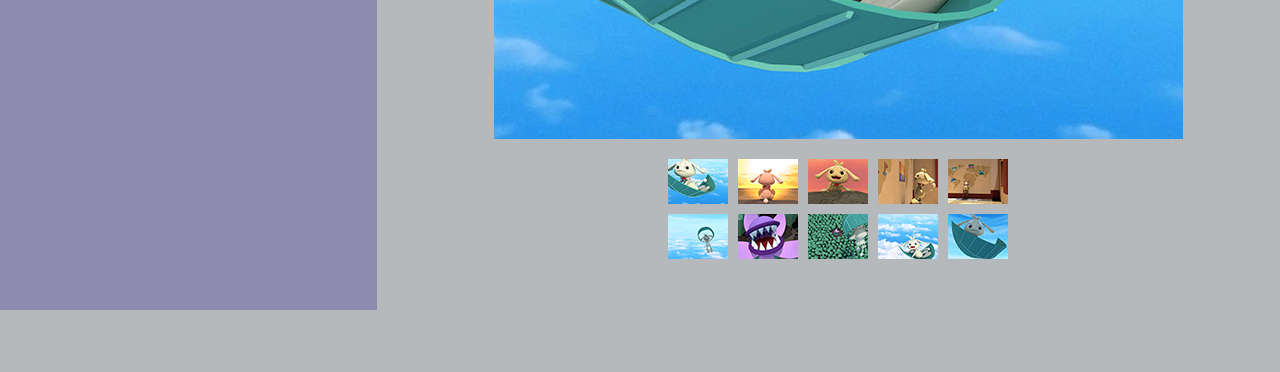
==== commit 7ca6c75e: "007" ====
--- a/3danimation.html
+++ b/3danimation.html
@@ -10,13 +10,13 @@
 document.documentElement.className = document.documentElement.className.replace(/\bnojs\b/g, 'js');
 
 // Check that all required assets are uploaded and up-to-date
-if(typeof Muse == "undefined") window.Muse = {}; window.Muse.assets = {"required":["museutils.js", "museconfig.js", "jquery.watch.js", "require.js", "webpro.js", "musewpslideshow.js", "jquery.museoverlay.js", "touchswipe.js", "3danimation.css"], "outOfDate":[]};
+if(typeof Muse == "undefined") window.Muse = {}; window.Muse.assets = {"required":["museutils.js", "museconfig.js", "webpro.js", "musewpslideshow.js", "jquery.museoverlay.js", "touchswipe.js", "jquery.watch.js", "require.js", "3danimation.css"], "outOfDate":[]};
 </script>
   
   <title>3Danimation</title>
   <!-- CSS -->
   <link rel="stylesheet" type="text/css" href="css/site_global.css?crc=443350757"/>
-  <link rel="stylesheet" type="text/css" href="css/3danimation.css?crc=65834980" id="pagesheet"/>
+  <link rel="stylesheet" type="text/css" href="css/3danimation.css?crc=463409164" id="pagesheet"/>
    </head>
  <body>
 
@@ -29,7 +29,7 @@
     <img class="grpelem" id="u513-4" alt="主視覺" width="321" height="66" src="images/u513-4.png?crc=324341819" data-hidpi-src="images/u513-4_2x.png?crc=3934064317"/><!-- rasterized frame -->
     <img class="grpelem" id="u516-4" alt="角色設定" width="198" height="66" src="images/u516-4.png?crc=448287944" data-hidpi-src="images/u516-4_2x.png?crc=4127545768"/><!-- rasterized frame -->
     <img class="grpelem" id="u519-4" alt="場景設定" width="198" height="66" src="images/u519-4.png?crc=381930579" data-hidpi-src="images/u519-4_2x.png?crc=3915558417"/><!-- rasterized frame -->
-    <img class="grpelem" id="u522-4" alt="一趟計畫趕無上變化的意外旅行" width="430" height="40" src="images/u522-4.png?crc=150450299" data-hidpi-src="images/u522-4_2x.png?crc=4245915754"/><!-- rasterized frame -->
+    <img class="grpelem" id="u522-4" alt="一趟計畫趕不上變化的意外旅行" width="312" height="40" src="images/u522-4.png?crc=198841724" data-hidpi-src="images/u522-4_2x.png?crc=20797299"/><!-- rasterized frame -->
     <div class="clip_frame grpelem" id="u525"><!-- image -->
      <img class="block" id="u525_img" src="images/111.jpg?crc=462658438" data-hidpi-src="images/111_2x.jpg?crc=4170284165" alt="" width="686" height="514"/>
     </div>
@@ -38,7 +38,7 @@
      <img class="block" id="u1886_img" src="images/0002.jpg?crc=4259819163" data-hidpi-src="images/0002_2x.jpg?crc=4094806912" alt="" width="566" height="811"/>
     </div>
     <img class="grpelem" id="u1896-4" alt="故事大綱" width="214" height="58" src="images/u1896-4.png?crc=4061967802" data-hidpi-src="images/u1896-4_2x.png?crc=4223367954"/><!-- rasterized frame -->
-    <img class="grpelem" id="u1899-4" alt="主角正在安排旅行計畫，把想去的景點照片貼到地圖上時，不小心掉到照片的世界哩，開始了他的旅程。" width="558" height="135" src="images/u1899-4.png?crc=14282825" data-hidpi-src="images/u1899-4_2x.png?crc=14725096"/><!-- rasterized frame -->
+    <img class="grpelem" id="u1899-4" alt="主角正在安排旅行計畫，把想去的景點照片貼到地圖上時，不小心掉到照片的世界哩，開始了他的旅程。" width="579" height="134" src="images/u1899-4.png?crc=3811412327" data-hidpi-src="images/u1899-4_2x.png?crc=359560583"/><!-- rasterized frame -->
     <a class="anchor_item grpelem" id="a"></a>
     <a class="anchor_item grpelem" id="b"></a>
     <a class="anchor_item grpelem" id="c"></a>
--- a/css/3danimation.css
+++ b/css/3danimation.css
@@ -1 +1 @@
-.version._3danimation{color:#000003;background-color:#EC8FE4;}#muse_css_mq{background-color:#FFFFFF;}#page{z-index:1;width:1080px;min-height:2116px;background-image:none;border-width:0px;border-color:#000000;background-color:transparent;padding-bottom:62px;margin-left:auto;margin-right:auto;}#pu430{z-index:2;width:0.01px;margin-right:-10000px;margin-left:-100px;}#u430{z-index:2;width:377px;background-color:#8F8AAF;padding-bottom:3376px;position:relative;margin-right:-10000px;}#u431-4{z-index:3;display:block;vertical-align:top;position:relative;margin-right:-10000px;margin-top:38px;left:72px;}#u510-4{z-index:7;display:block;vertical-align:top;position:relative;margin-right:-10000px;margin-top:914px;left:1041px;}#u513-4{z-index:11;display:block;vertical-align:top;position:relative;margin-right:-10000px;margin-top:78px;left:361px;}#u516-4{z-index:15;display:block;vertical-align:top;position:relative;margin-right:-10000px;margin-top:1506px;left:494px;}#u519-4{z-index:19;display:block;vertical-align:top;position:relative;margin-right:-10000px;margin-top:2150px;left:494px;}#u522-4{z-index:23;display:block;vertical-align:top;position:relative;margin-right:-10000px;margin-top:955px;left:787px;}#u525{z-index:27;width:686px;background-color:transparent;position:relative;margin-right:-10000px;margin-top:1571px;left:494px;}#u1238-4{z-index:29;display:block;vertical-align:top;position:relative;margin-right:-10000px;margin-top:2816px;left:503px;}#u1886{z-index:33;width:566px;background-color:transparent;position:relative;margin-right:-10000px;margin-top:86px;left:651px;}#u1896-4{z-index:35;display:block;vertical-align:top;position:relative;margin-right:-10000px;margin-top:1111px;left:497px;}#u1899-4{z-index:39;display:block;vertical-align:top;position:relative;margin-right:-10000px;margin-top:1197px;left:508px;}#a{position:relative;margin-right:-10000px;width:22px;margin-top:154px;left:558px;}#b{position:relative;margin-right:-10000px;width:22px;margin-top:1126px;left:450px;}#c{position:relative;margin-right:-10000px;width:22px;margin-top:1525px;left:434px;}#d{position:relative;margin-right:-10000px;width:22px;margin-top:2169px;left:438px;}#e{position:relative;margin-right:-10000px;width:22px;margin-top:2831px;left:460px;}#slideshowu2010{z-index:69;width:0.01px;height:533px;position:relative;margin-right:-10000px;margin-top:2216px;left:494px;}#u2011{position:absolute;width:686px;height:464px;background-color:transparent;}#u2011popup{z-index:70;}#u2014{z-index:71;width:686px;height:464px;border-width:0px;border-color:transparent;background-color:transparent;margin-right:-10000px;position:relative;}#u2130{z-index:73;width:686px;height:464px;border-width:0px;border-color:transparent;background-color:transparent;margin-right:-10000px;position:relative;}#u2156{z-index:75;width:686px;height:464px;border-width:0px;border-color:transparent;background-color:transparent;margin-right:-10000px;position:relative;}#u2182{z-index:77;width:686px;height:464px;border-width:0px;border-color:transparent;background-color:transparent;margin-right:-10000px;position:relative;}#u2014_img,#u2130_img,#u2156_img,#u2182_img{margin-left:-69px;margin-right:-70px;}#u2022{position:absolute;width:331px;border-width:0px;border-color:transparent;background-color:transparent;padding-bottom:4px;top:484px;left:178px;}#u2022popup{z-index:79;}#u2023{z-index:80;width:60px;height:45px;border-color:#6B6B6B;background-color:transparent;position:relative;margin-right:-10000px;left:30px;}#u2138{z-index:82;width:60px;height:45px;border-color:#6B6B6B;background-color:transparent;position:relative;margin-right:-10000px;left:100px;}#u2164{z-index:84;width:60px;height:45px;border-color:#6B6B6B;background-color:transparent;position:relative;margin-right:-10000px;left:170px;}#u2190{z-index:86;width:60px;height:45px;border-color:#6B6B6B;background-color:transparent;position:relative;margin-right:-10000px;left:240px;}.SSFirstButton,.SSPreviousButton,.SSNextButton,.SSLastButton,.SSSlideLink,.SSCloseButton{cursor:pointer;}.SSSlideLoading{background:url("../images/loading.gif?crc=3815509949") no-repeat center center;}#slideshowu2208{z-index:88;width:0.01px;height:584px;position:relative;margin-right:-10000px;margin-top:2884px;left:494px;}#u2210{position:absolute;width:689px;height:455px;background-color:transparent;}#u2210popup{z-index:89;}#u2211{z-index:90;width:689px;height:455px;border-width:0px;border-color:transparent;background-color:transparent;margin-right:-10000px;position:relative;}#u2358{z-index:92;width:689px;height:455px;border-width:0px;border-color:transparent;background-color:transparent;margin-right:-10000px;position:relative;}#u2384{z-index:94;width:689px;height:455px;border-width:0px;border-color:transparent;background-color:transparent;margin-right:-10000px;position:relative;}#u2410{z-index:96;width:689px;height:455px;border-width:0px;border-color:transparent;background-color:transparent;margin-right:-10000px;position:relative;}#u2436{z-index:98;width:689px;height:455px;border-width:0px;border-color:transparent;background-color:transparent;margin-right:-10000px;position:relative;}#u2462{z-index:100;width:689px;height:455px;border-width:0px;border-color:transparent;background-color:transparent;margin-right:-10000px;position:relative;}#u2488{z-index:102;width:689px;height:455px;border-width:0px;border-color:transparent;background-color:transparent;margin-right:-10000px;position:relative;}#u2514{z-index:104;width:689px;height:455px;border-width:0px;border-color:transparent;background-color:transparent;margin-right:-10000px;position:relative;}#u2540{z-index:106;width:689px;height:455px;border-width:0px;border-color:transparent;background-color:transparent;margin-right:-10000px;position:relative;}#u2566{z-index:108;width:689px;height:455px;border-width:0px;border-color:transparent;background-color:transparent;margin-right:-10000px;position:relative;}#u2211_img,#u2358_img,#u2384_img,#u2410_img,#u2436_img,#u2462_img,#u2488_img,#u2514_img,#u2540_img,#u2566_img{margin-left:-60px;margin-right:-60px;}#u2226{position:absolute;width:359px;border-width:0px;border-color:transparent;background-color:transparent;padding-bottom:9px;top:475px;left:165px;}#u2226popup{z-index:110;}#u2229{z-index:111;width:60px;height:45px;border-color:#6B6B6B;background-color:transparent;position:relative;margin-right:-10000px;left:9px;}#u2366{z-index:113;width:60px;height:45px;border-color:#6B6B6B;background-color:transparent;position:relative;margin-right:-10000px;left:79px;}#u2392{z-index:115;width:60px;height:45px;border-color:#6B6B6B;background-color:transparent;position:relative;margin-right:-10000px;left:149px;}#u2418{z-index:117;width:60px;height:45px;border-color:#6B6B6B;background-color:transparent;position:relative;margin-right:-10000px;left:219px;}#u2444{z-index:119;width:60px;height:45px;border-color:#6B6B6B;background-color:transparent;position:relative;margin-right:-10000px;left:289px;}#u2023.SSSlideLinkSelected,#u2138.SSSlideLinkSelected,#u2164.SSSlideLinkSelected,#u2190.SSSlideLinkSelected,#u2229.SSSlideLinkSelected,#u2366.SSSlideLinkSelected,#u2392.SSSlideLinkSelected,#u2418.SSSlideLinkSelected,#u2444.SSSlideLinkSelected{border-width:0px;border-color:transparent;width:60px;height:45px;min-height:0px;margin:0px -10000px 0px 0px;}#u2470{z-index:121;width:60px;height:45px;border-color:#6B6B6B;background-color:transparent;position:relative;margin-right:-10000px;margin-top:55px;left:9px;}#u2496{z-index:123;width:60px;height:45px;border-color:#6B6B6B;background-color:transparent;position:relative;margin-right:-10000px;margin-top:55px;left:79px;}#u2522{z-index:125;width:60px;height:45px;border-color:#6B6B6B;background-color:transparent;position:relative;margin-right:-10000px;margin-top:55px;left:149px;}#u2548{z-index:127;width:60px;height:45px;border-color:#6B6B6B;background-color:transparent;position:relative;margin-right:-10000px;margin-top:55px;left:219px;}#u2574{z-index:129;width:60px;height:45px;border-color:#6B6B6B;background-color:transparent;position:relative;margin-right:-10000px;margin-top:55px;left:289px;}#u2470.SSSlideLinkSelected,#u2496.SSSlideLinkSelected,#u2522.SSSlideLinkSelected,#u2548.SSSlideLinkSelected,#u2574.SSSlideLinkSelected{border-width:0px;border-color:transparent;width:60px;height:45px;min-height:0px;margin:55px -10000px 0px 0px;}#u1917{z-index:43;width:0px;border-width:0px;border-color:transparent;background-color:transparent;padding-right:214px;padding-bottom:389px;position:fixed;top:274px;left:50%;margin-left:-559px;}#u1914-4{z-index:60;position:fixed;top:274px;left:50%;margin-left:-551px;}#u1905-4{z-index:56;position:fixed;top:351px;left:50%;margin-left:-559px;}#u1902-4{z-index:44;position:fixed;top:427px;left:50%;margin-left:-551px;}#u1903-4{z-index:48;position:fixed;top:512px;left:50%;margin-left:-551px;}#u1904-4{z-index:52;position:fixed;top:597px;left:50%;margin-left:-551px;}#u1914-4_img,#u1905-4_img,#u1902-4_img,#u1903-4_img,#u1904-4_img{display:block;vertical-align:top;}.css_verticalspacer .verticalspacer{height:calc(100vh - 3571px);}.html{background-color:#B6B9BB;}body{position:relative;min-width:1080px;}+.version._3danimation{color:#00001B;background-color:#9F100C;}#muse_css_mq{background-color:#FFFFFF;}#page{z-index:1;width:1080px;min-height:2116px;background-image:none;border-width:0px;border-color:#000000;background-color:transparent;padding-bottom:62px;margin-left:auto;margin-right:auto;}#pu430{z-index:2;width:0.01px;margin-right:-10000px;margin-left:-100px;}#u430{z-index:2;width:377px;background-color:#8F8AAF;padding-bottom:3376px;position:relative;margin-right:-10000px;}#u431-4{z-index:3;display:block;vertical-align:top;position:relative;margin-right:-10000px;margin-top:38px;left:72px;}#u510-4{z-index:7;display:block;vertical-align:top;position:relative;margin-right:-10000px;margin-top:914px;left:1041px;}#u513-4{z-index:11;display:block;vertical-align:top;position:relative;margin-right:-10000px;margin-top:78px;left:361px;}#u516-4{z-index:15;display:block;vertical-align:top;position:relative;margin-right:-10000px;margin-top:1506px;left:494px;}#u519-4{z-index:19;display:block;vertical-align:top;position:relative;margin-right:-10000px;margin-top:2150px;left:494px;}#u522-4{z-index:23;display:block;vertical-align:top;position:relative;margin-right:-10000px;margin-top:955px;left:905px;}#u525{z-index:27;width:686px;background-color:transparent;position:relative;margin-right:-10000px;margin-top:1571px;left:494px;}#u1238-4{z-index:29;display:block;vertical-align:top;position:relative;margin-right:-10000px;margin-top:2816px;left:503px;}#u1886{z-index:33;width:566px;background-color:transparent;position:relative;margin-right:-10000px;margin-top:86px;left:651px;}#u1896-4{z-index:35;display:block;vertical-align:top;position:relative;margin-right:-10000px;margin-top:1111px;left:497px;}#u1899-4{z-index:39;display:block;vertical-align:top;position:relative;margin-right:-10000px;margin-top:1176px;left:506px;}#a{position:relative;margin-right:-10000px;width:22px;margin-top:154px;left:558px;}#b{position:relative;margin-right:-10000px;width:22px;margin-top:1126px;left:450px;}#c{position:relative;margin-right:-10000px;width:22px;margin-top:1525px;left:434px;}#d{position:relative;margin-right:-10000px;width:22px;margin-top:2169px;left:438px;}#e{position:relative;margin-right:-10000px;width:22px;margin-top:2831px;left:460px;}#slideshowu2010{z-index:69;width:0.01px;height:533px;position:relative;margin-right:-10000px;margin-top:2216px;left:494px;}#u2011{position:absolute;width:686px;height:464px;background-color:transparent;}#u2011popup{z-index:70;}#u2014{z-index:71;width:686px;height:464px;border-width:0px;border-color:transparent;background-color:transparent;margin-right:-10000px;position:relative;}#u2130{z-index:73;width:686px;height:464px;border-width:0px;border-color:transparent;background-color:transparent;margin-right:-10000px;position:relative;}#u2156{z-index:75;width:686px;height:464px;border-width:0px;border-color:transparent;background-color:transparent;margin-right:-10000px;position:relative;}#u2182{z-index:77;width:686px;height:464px;border-width:0px;border-color:transparent;background-color:transparent;margin-right:-10000px;position:relative;}#u2014_img,#u2130_img,#u2156_img,#u2182_img{margin-left:-69px;margin-right:-70px;}#u2022{position:absolute;width:331px;border-width:0px;border-color:transparent;background-color:transparent;padding-bottom:4px;top:484px;left:178px;}#u2022popup{z-index:79;}#u2023{z-index:80;width:60px;height:45px;border-color:#6B6B6B;background-color:transparent;position:relative;margin-right:-10000px;left:30px;}#u2138{z-index:82;width:60px;height:45px;border-color:#6B6B6B;background-color:transparent;position:relative;margin-right:-10000px;left:100px;}#u2164{z-index:84;width:60px;height:45px;border-color:#6B6B6B;background-color:transparent;position:relative;margin-right:-10000px;left:170px;}#u2190{z-index:86;width:60px;height:45px;border-color:#6B6B6B;background-color:transparent;position:relative;margin-right:-10000px;left:240px;}.SSFirstButton,.SSPreviousButton,.SSNextButton,.SSLastButton,.SSSlideLink,.SSCloseButton{cursor:pointer;}.SSSlideLoading{background:url("../images/loading.gif?crc=3815509949") no-repeat center center;}#slideshowu2208{z-index:88;width:0.01px;height:584px;position:relative;margin-right:-10000px;margin-top:2884px;left:494px;}#u2210{position:absolute;width:689px;height:455px;background-color:transparent;}#u2210popup{z-index:89;}#u2211{z-index:90;width:689px;height:455px;border-width:0px;border-color:transparent;background-color:transparent;margin-right:-10000px;position:relative;}#u2358{z-index:92;width:689px;height:455px;border-width:0px;border-color:transparent;background-color:transparent;margin-right:-10000px;position:relative;}#u2384{z-index:94;width:689px;height:455px;border-width:0px;border-color:transparent;background-color:transparent;margin-right:-10000px;position:relative;}#u2410{z-index:96;width:689px;height:455px;border-width:0px;border-color:transparent;background-color:transparent;margin-right:-10000px;position:relative;}#u2436{z-index:98;width:689px;height:455px;border-width:0px;border-color:transparent;background-color:transparent;margin-right:-10000px;position:relative;}#u2462{z-index:100;width:689px;height:455px;border-width:0px;border-color:transparent;background-color:transparent;margin-right:-10000px;position:relative;}#u2488{z-index:102;width:689px;height:455px;border-width:0px;border-color:transparent;background-color:transparent;margin-right:-10000px;position:relative;}#u2514{z-index:104;width:689px;height:455px;border-width:0px;border-color:transparent;background-color:transparent;margin-right:-10000px;position:relative;}#u2540{z-index:106;width:689px;height:455px;border-width:0px;border-color:transparent;background-color:transparent;margin-right:-10000px;position:relative;}#u2566{z-index:108;width:689px;height:455px;border-width:0px;border-color:transparent;background-color:transparent;margin-right:-10000px;position:relative;}#u2211_img,#u2358_img,#u2384_img,#u2410_img,#u2436_img,#u2462_img,#u2488_img,#u2514_img,#u2540_img,#u2566_img{margin-left:-60px;margin-right:-60px;}#u2226{position:absolute;width:359px;border-width:0px;border-color:transparent;background-color:transparent;padding-bottom:9px;top:475px;left:165px;}#u2226popup{z-index:110;}#u2229{z-index:111;width:60px;height:45px;border-color:#6B6B6B;background-color:transparent;position:relative;margin-right:-10000px;left:9px;}#u2366{z-index:113;width:60px;height:45px;border-color:#6B6B6B;background-color:transparent;position:relative;margin-right:-10000px;left:79px;}#u2392{z-index:115;width:60px;height:45px;border-color:#6B6B6B;background-color:transparent;position:relative;margin-right:-10000px;left:149px;}#u2418{z-index:117;width:60px;height:45px;border-color:#6B6B6B;background-color:transparent;position:relative;margin-right:-10000px;left:219px;}#u2444{z-index:119;width:60px;height:45px;border-color:#6B6B6B;background-color:transparent;position:relative;margin-right:-10000px;left:289px;}#u2023.SSSlideLinkSelected,#u2138.SSSlideLinkSelected,#u2164.SSSlideLinkSelected,#u2190.SSSlideLinkSelected,#u2229.SSSlideLinkSelected,#u2366.SSSlideLinkSelected,#u2392.SSSlideLinkSelected,#u2418.SSSlideLinkSelected,#u2444.SSSlideLinkSelected{border-width:0px;border-color:transparent;width:60px;height:45px;min-height:0px;margin:0px -10000px 0px 0px;}#u2470{z-index:121;width:60px;height:45px;border-color:#6B6B6B;background-color:transparent;position:relative;margin-right:-10000px;margin-top:55px;left:9px;}#u2496{z-index:123;width:60px;height:45px;border-color:#6B6B6B;background-color:transparent;position:relative;margin-right:-10000px;margin-top:55px;left:79px;}#u2522{z-index:125;width:60px;height:45px;border-color:#6B6B6B;background-color:transparent;position:relative;margin-right:-10000px;margin-top:55px;left:149px;}#u2548{z-index:127;width:60px;height:45px;border-color:#6B6B6B;background-color:transparent;position:relative;margin-right:-10000px;margin-top:55px;left:219px;}#u2574{z-index:129;width:60px;height:45px;border-color:#6B6B6B;background-color:transparent;position:relative;margin-right:-10000px;margin-top:55px;left:289px;}#u2470.SSSlideLinkSelected,#u2496.SSSlideLinkSelected,#u2522.SSSlideLinkSelected,#u2548.SSSlideLinkSelected,#u2574.SSSlideLinkSelected{border-width:0px;border-color:transparent;width:60px;height:45px;min-height:0px;margin:55px -10000px 0px 0px;}#u1917{z-index:43;width:0px;border-width:0px;border-color:transparent;background-color:transparent;padding-right:214px;padding-bottom:389px;position:fixed;top:274px;left:50%;margin-left:-559px;}#u1914-4{z-index:60;position:fixed;top:274px;left:50%;margin-left:-551px;}#u1905-4{z-index:56;position:fixed;top:351px;left:50%;margin-left:-559px;}#u1902-4{z-index:44;position:fixed;top:427px;left:50%;margin-left:-551px;}#u1903-4{z-index:48;position:fixed;top:512px;left:50%;margin-left:-551px;}#u1904-4{z-index:52;position:fixed;top:597px;left:50%;margin-left:-551px;}#u1914-4_img,#u1905-4_img,#u1902-4_img,#u1903-4_img,#u1904-4_img{display:block;vertical-align:top;}.css_verticalspacer .verticalspacer{height:calc(100vh - 3571px);}.html{background-color:#B6B9BB;}body{position:relative;min-width:1080px;}